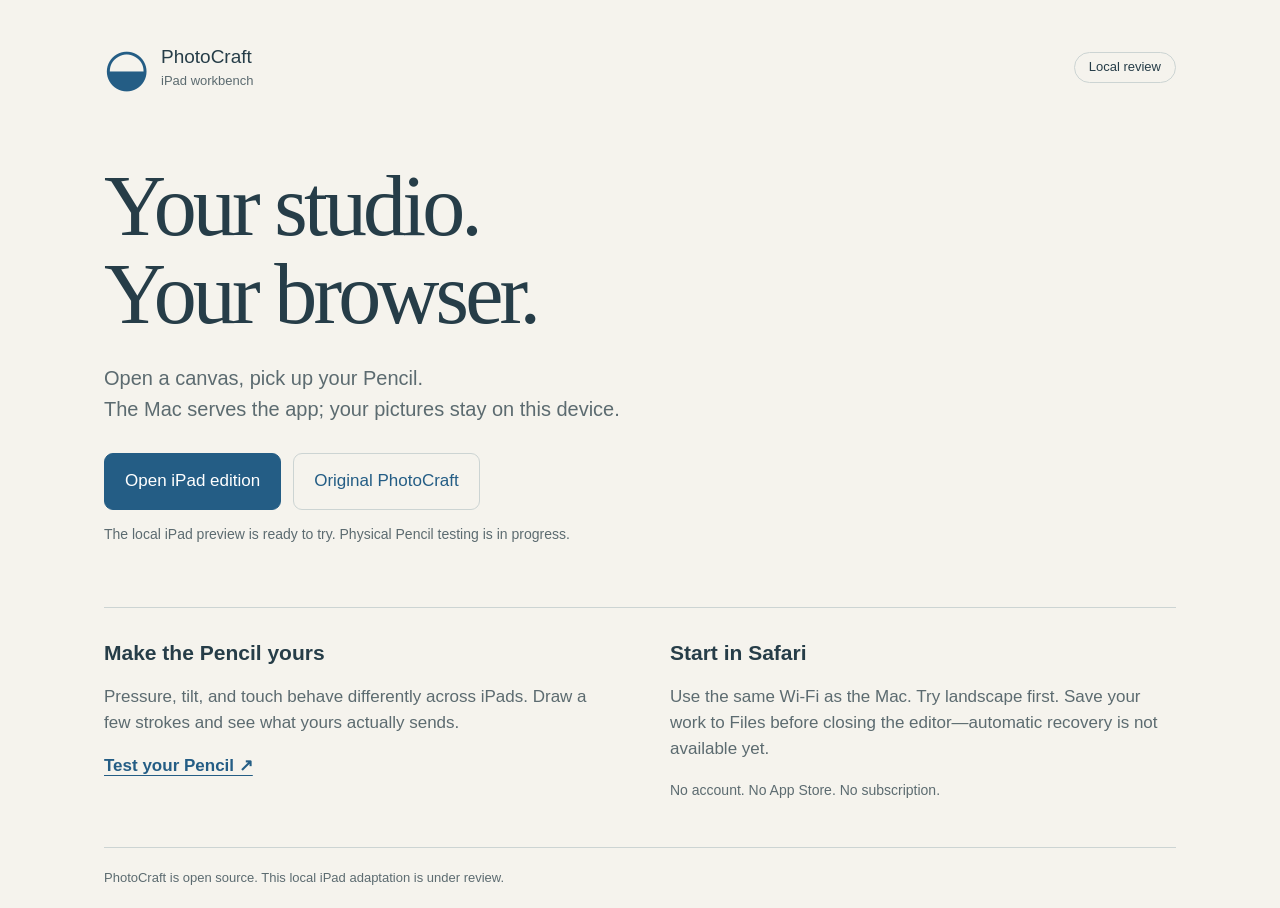
==== public/index.html @ 2225895c "Add scoped LAN workbench and Pencil diagnostics" ====
<!doctype html>
<html lang="en"><head><meta charset="utf-8"><meta name="viewport" content="width=device-width,initial-scale=1,viewport-fit=cover">
<title>PhotoCraft · iPad workbench</title><link rel="stylesheet" href="workbench.css"></head>
<body><main>
<header><span class="mark" aria-hidden="true">◒</span><span>PhotoCraft<br><small>iPad workbench</small></span><span class="review">Local review</span></header>
<section class="intro"><h1>Your studio.<br>Your browser.</h1><p>Open a canvas, pick up your Pencil.<br>The Mac serves the app; your pictures stay on this device.</p>
<div class="actions"><a class="primary" href="ipad/?ipad&amp;webgl">Open iPad edition</a><a href="editor/photocraft-web-0.3.0/?webgl">Original PhotoCraft</a></div>
<p class="note" id="build-status">The local iPad preview is ready to try. Physical Pencil testing is in progress.</p></section>
<section class="lower"><div><h2>Make the Pencil yours</h2><p>Pressure, tilt, and touch behave differently across iPads. Draw a few strokes and see what yours actually sends.</p><a class="text-link" href="pencil.html">Test your Pencil ↗</a></div>
<div><h2>Start in Safari</h2><p>Use the same Wi-Fi as the Mac. Try landscape first. Save your work to Files before closing the editor—automatic recovery is not available yet.</p><p class="note">No account. No App Store. No subscription.</p></div></section>
<footer>PhotoCraft is open source. This local iPad adaptation is under review.</footer>
</main></body></html>
---- public/workbench.css ----
:root{color-scheme:light;--paper:#f5f3ed;--ink:#263d48;--muted:#5c6b70;--line:#ccd4d3;--blue:#245d85;--white:#fff;--wash:#e5ecea;font:17px/1.55 ui-sans-serif,-apple-system,BlinkMacSystemFont,"Segoe UI",sans-serif;color:var(--ink);background:var(--paper)}
*{box-sizing:border-box}body{margin:0}main{max-width:1120px;margin:auto;padding:38px max(24px,env(safe-area-inset-left)) 20px}header{display:flex;align-items:center;gap:12px;font-size:19px;line-height:1.15}header small{font-size:13px;color:var(--muted)}.mark{font-size:52px;color:var(--blue)}.review{margin-left:auto;font-size:13px;border:1px solid var(--line);padding:7px 14px;border-radius:20px}.intro{padding:65px 0 48px;max-width:860px}h1{font-family:ui-serif,Georgia,serif;font-weight:500;letter-spacing:-.045em;font-size:clamp(46px,7.2vw,86px);line-height:1.02;margin:0 0 25px}h2{font-size:21px;line-height:1.25;margin:0 0 12px}p{max-width:580px;color:var(--muted)}.intro>p{font-size:20px}.actions{display:flex;gap:12px;flex-wrap:wrap;margin-top:28px}a,button{color:var(--blue)}.actions a,button{border:1px solid var(--line);border-radius:9px;padding:14px 20px;text-decoration:none;font:inherit;cursor:pointer;background:transparent;min-height:48px}.actions .primary,button.primary{background:var(--blue);border-color:var(--blue);color:white}.note,.intro>.note{font-size:14px;color:var(--muted)}.lower{border-top:1px solid var(--line);display:grid;grid-template-columns:1fr 1fr;gap:60px;padding:32px 0}.text-link{font-weight:600;text-underline-offset:4px}footer{border-top:1px solid var(--line);padding-top:20px;font-size:13px;color:var(--muted)}a:focus-visible,button:focus-visible{outline:3px solid var(--blue);outline-offset:4px}.test-title{font-size:42px;margin-top:35px}.readings{display:flex;gap:25px;flex-wrap:wrap;padding:20px 0}.readings strong{display:block;font-size:25px;color:var(--ink)}.readings span{font-size:13px;color:var(--muted)}#pad{width:100%;height:360px;background:var(--white);border:1px solid var(--line);border-radius:12px;touch-action:none;display:block}.pad-actions{display:flex;gap:12px;margin:16px 0}.back{margin-left:auto;font-size:15px}pre{font-size:12px;white-space:pre-wrap;word-break:break-word;background:var(--wash);padding:18px;border-radius:8px}@media(max-width:650px){.intro{padding-top:45px}.lower{grid-template-columns:1fr;gap:24px}.review{display:none}.readings{gap:18px}.readings strong{font-size:20px}.actions a{width:100%;text-align:center}}
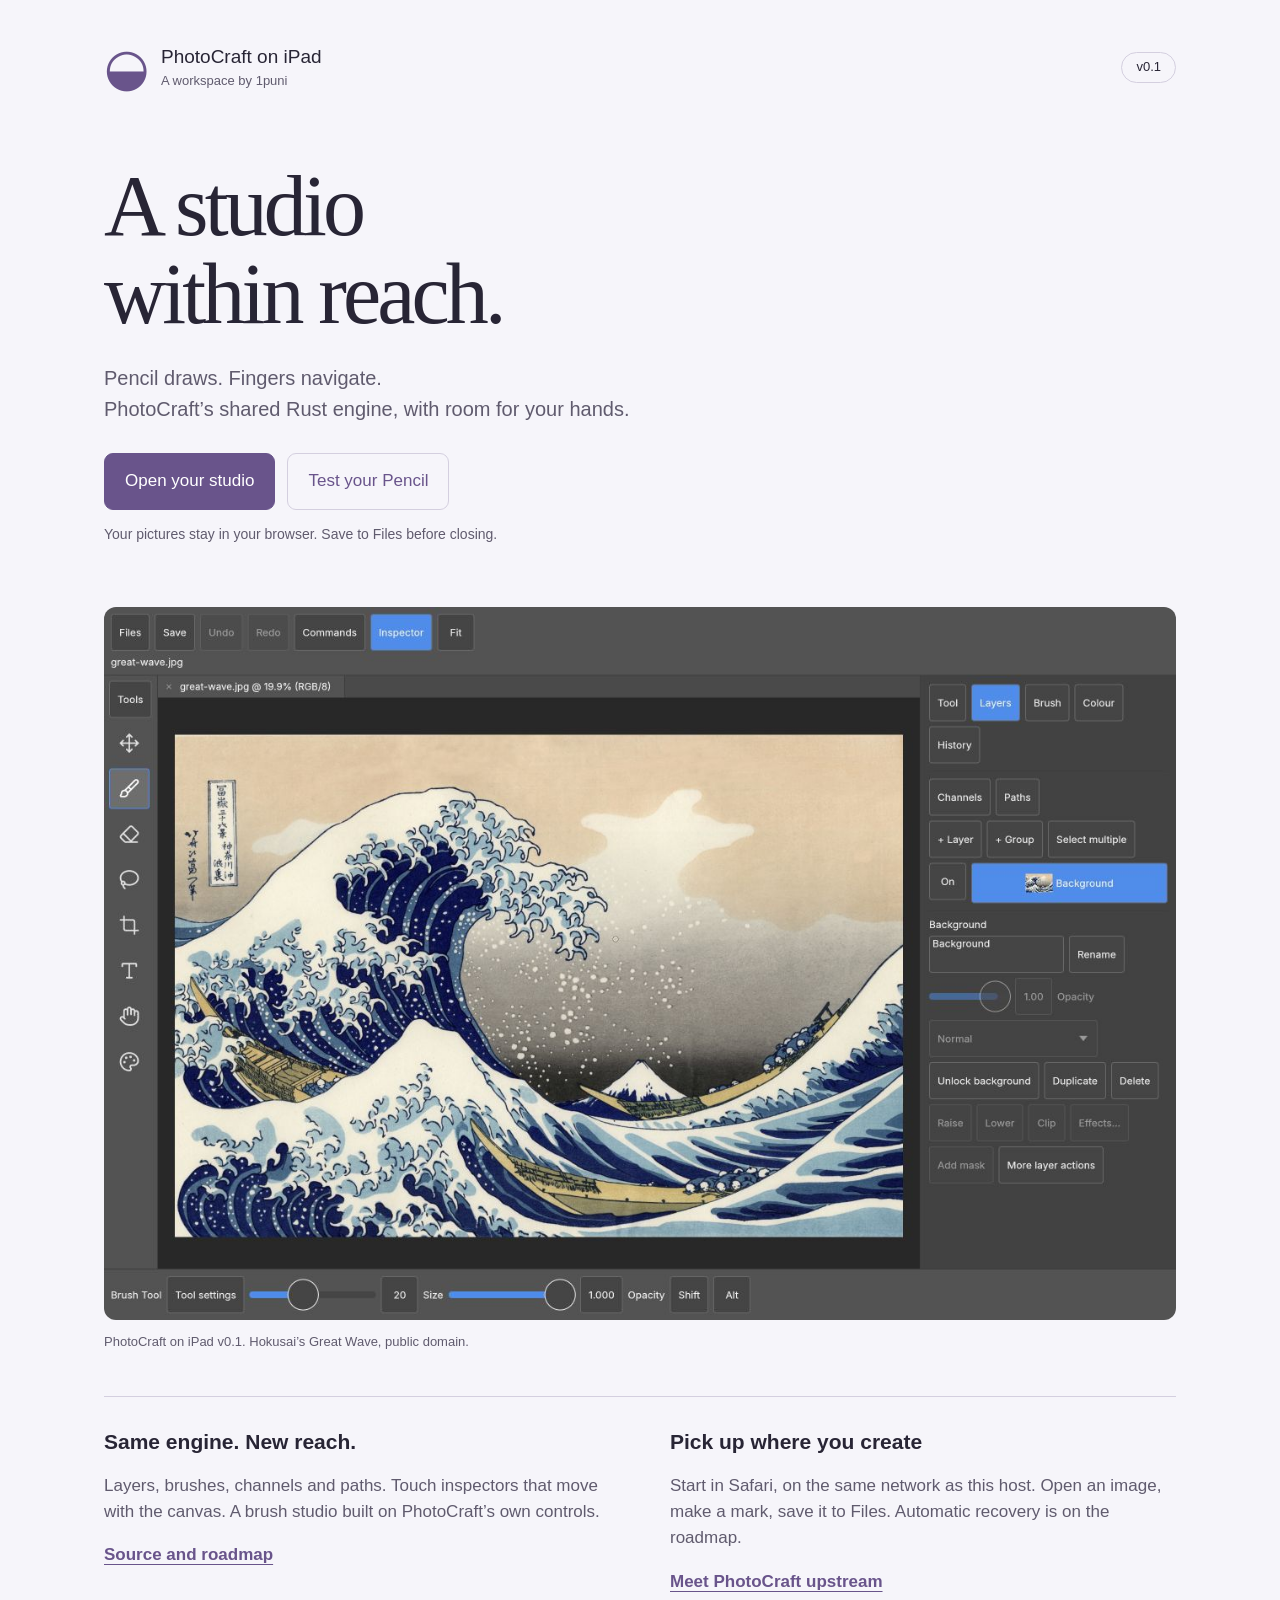
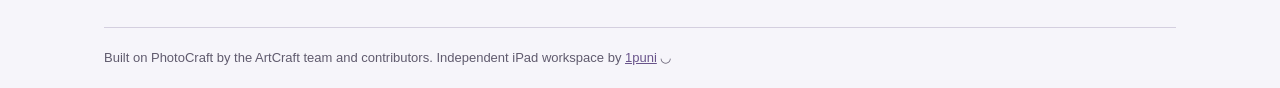
==== commit 5f2af2be: "Prepare v0.1 iPad workspace for open-source review" ====
--- a/public/index.html
+++ b/public/index.html
@@ -1,12 +1,13 @@
 <!doctype html>
 <html lang="en"><head><meta charset="utf-8"><meta name="viewport" content="width=device-width,initial-scale=1,viewport-fit=cover">
-<title>PhotoCraft · iPad workbench</title><link rel="stylesheet" href="workbench.css"></head>
+<title>PhotoCraft on iPad · 1puni</title><link rel="stylesheet" href="workbench.css"></head>
 <body><main>
-<header><span class="mark" aria-hidden="true">◒</span><span>PhotoCraft<br><small>iPad workbench</small></span><span class="review">Local review</span></header>
-<section class="intro"><h1>Your studio.<br>Your browser.</h1><p>Open a canvas, pick up your Pencil.<br>The Mac serves the app; your pictures stay on this device.</p>
-<div class="actions"><a class="primary" href="ipad/?ipad&amp;webgl">Open iPad edition</a><a href="editor/photocraft-web-0.3.0/?webgl">Original PhotoCraft</a></div>
-<p class="note" id="build-status">The local iPad preview is ready to try. Physical Pencil testing is in progress.</p></section>
-<section class="lower"><div><h2>Make the Pencil yours</h2><p>Pressure, tilt, and touch behave differently across iPads. Draw a few strokes and see what yours actually sends.</p><a class="text-link" href="pencil.html">Test your Pencil ↗</a></div>
-<div><h2>Start in Safari</h2><p>Use the same Wi-Fi as the Mac. Try landscape first. Save your work to Files before closing the editor—automatic recovery is not available yet.</p><p class="note">No account. No App Store. No subscription.</p></div></section>
-<footer>PhotoCraft is open source. This local iPad adaptation is under review.</footer>
+<header><span class="mark" aria-hidden="true">◒</span><span>PhotoCraft on iPad<br><small>A workspace by 1puni</small></span><span class="review">v0.1</span></header>
+<section class="intro"><h1>A studio<br>within reach.</h1><p>Pencil draws. Fingers navigate.<br>PhotoCraft’s shared Rust engine, with room for your hands.</p>
+<div class="actions"><a class="primary" href="ipad/?webgl">Open your studio</a><a href="pencil.html">Test your Pencil</a></div>
+<p class="note">Your pictures stay in your browser. Save to Files before closing.</p></section>
+<figure class="workspace"><img src="images/workspace.jpg" alt="The touch workspace editing Hokusai’s Great Wave, with a tool rail and layer inspector"><figcaption>PhotoCraft on iPad v0.1. Hokusai’s Great Wave, public domain.</figcaption></figure>
+<section class="lower"><div><h2>Same engine. New reach.</h2><p>Layers, brushes, channels and paths. Touch inspectors that move with the canvas. A brush studio built on PhotoCraft’s own controls.</p><a class="text-link" href="https://github.com/1puni/photocraft-ipad">Source and roadmap</a></div>
+<div><h2>Pick up where you create</h2><p>Start in Safari, on the same network as this host. Open an image, make a mark, save it to Files. Automatic recovery is on the roadmap.</p><a class="text-link" href="https://github.com/storytold/photocraft">Meet PhotoCraft upstream</a></div></section>
+<footer>Built on PhotoCraft by the ArtCraft team and contributors. Independent iPad workspace by <a href="https://1puni.com">1puni</a> ◡</footer>
 </main></body></html>
--- a/public/workbench.css
+++ b/public/workbench.css
@@ -1,2 +1,4 @@
-:root{color-scheme:light;--paper:#f5f3ed;--ink:#263d48;--muted:#5c6b70;--line:#ccd4d3;--blue:#245d85;--white:#fff;--wash:#e5ecea;font:17px/1.55 ui-sans-serif,-apple-system,BlinkMacSystemFont,"Segoe UI",sans-serif;color:var(--ink);background:var(--paper)}
+:root{color-scheme:light;--paper:#f6f5fa;--ink:#282535;--muted:#605b6e;--line:#d4cfdf;--blue:#69548b;--white:#fff;--wash:#e8e5f2;font:17px/1.55 ui-sans-serif,-apple-system,BlinkMacSystemFont,"Segoe UI",sans-serif;color:var(--ink);background:var(--paper)}
 *{box-sizing:border-box}body{margin:0}main{max-width:1120px;margin:auto;padding:38px max(24px,env(safe-area-inset-left)) 20px}header{display:flex;align-items:center;gap:12px;font-size:19px;line-height:1.15}header small{font-size:13px;color:var(--muted)}.mark{font-size:52px;color:var(--blue)}.review{margin-left:auto;font-size:13px;border:1px solid var(--line);padding:7px 14px;border-radius:20px}.intro{padding:65px 0 48px;max-width:860px}h1{font-family:ui-serif,Georgia,serif;font-weight:500;letter-spacing:-.045em;font-size:clamp(46px,7.2vw,86px);line-height:1.02;margin:0 0 25px}h2{font-size:21px;line-height:1.25;margin:0 0 12px}p{max-width:580px;color:var(--muted)}.intro>p{font-size:20px}.actions{display:flex;gap:12px;flex-wrap:wrap;margin-top:28px}a,button{color:var(--blue)}.actions a,button{border:1px solid var(--line);border-radius:9px;padding:14px 20px;text-decoration:none;font:inherit;cursor:pointer;background:transparent;min-height:48px}.actions .primary,button.primary{background:var(--blue);border-color:var(--blue);color:white}.note,.intro>.note{font-size:14px;color:var(--muted)}.lower{border-top:1px solid var(--line);display:grid;grid-template-columns:1fr 1fr;gap:60px;padding:32px 0}.text-link{font-weight:600;text-underline-offset:4px}footer{border-top:1px solid var(--line);padding-top:20px;font-size:13px;color:var(--muted)}a:focus-visible,button:focus-visible{outline:3px solid var(--blue);outline-offset:4px}.test-title{font-size:42px;margin-top:35px}.readings{display:flex;gap:25px;flex-wrap:wrap;padding:20px 0}.readings strong{display:block;font-size:25px;color:var(--ink)}.readings span{font-size:13px;color:var(--muted)}#pad{width:100%;height:360px;background:var(--white);border:1px solid var(--line);border-radius:12px;touch-action:none;display:block}.pad-actions{display:flex;gap:12px;margin:16px 0}.back{margin-left:auto;font-size:15px}pre{font-size:12px;white-space:pre-wrap;word-break:break-word;background:var(--wash);padding:18px;border-radius:8px}@media(max-width:650px){.intro{padding-top:45px}.lower{grid-template-columns:1fr;gap:24px}.review{display:none}.readings{gap:18px}.readings strong{font-size:20px}.actions a{width:100%;text-align:center}}
+
+.workspace{margin:0 0 44px}.workspace img{display:block;width:100%;border-radius:12px}.workspace figcaption{font-size:13px;color:var(--muted);margin-top:12px}a{touch-action:manipulation}
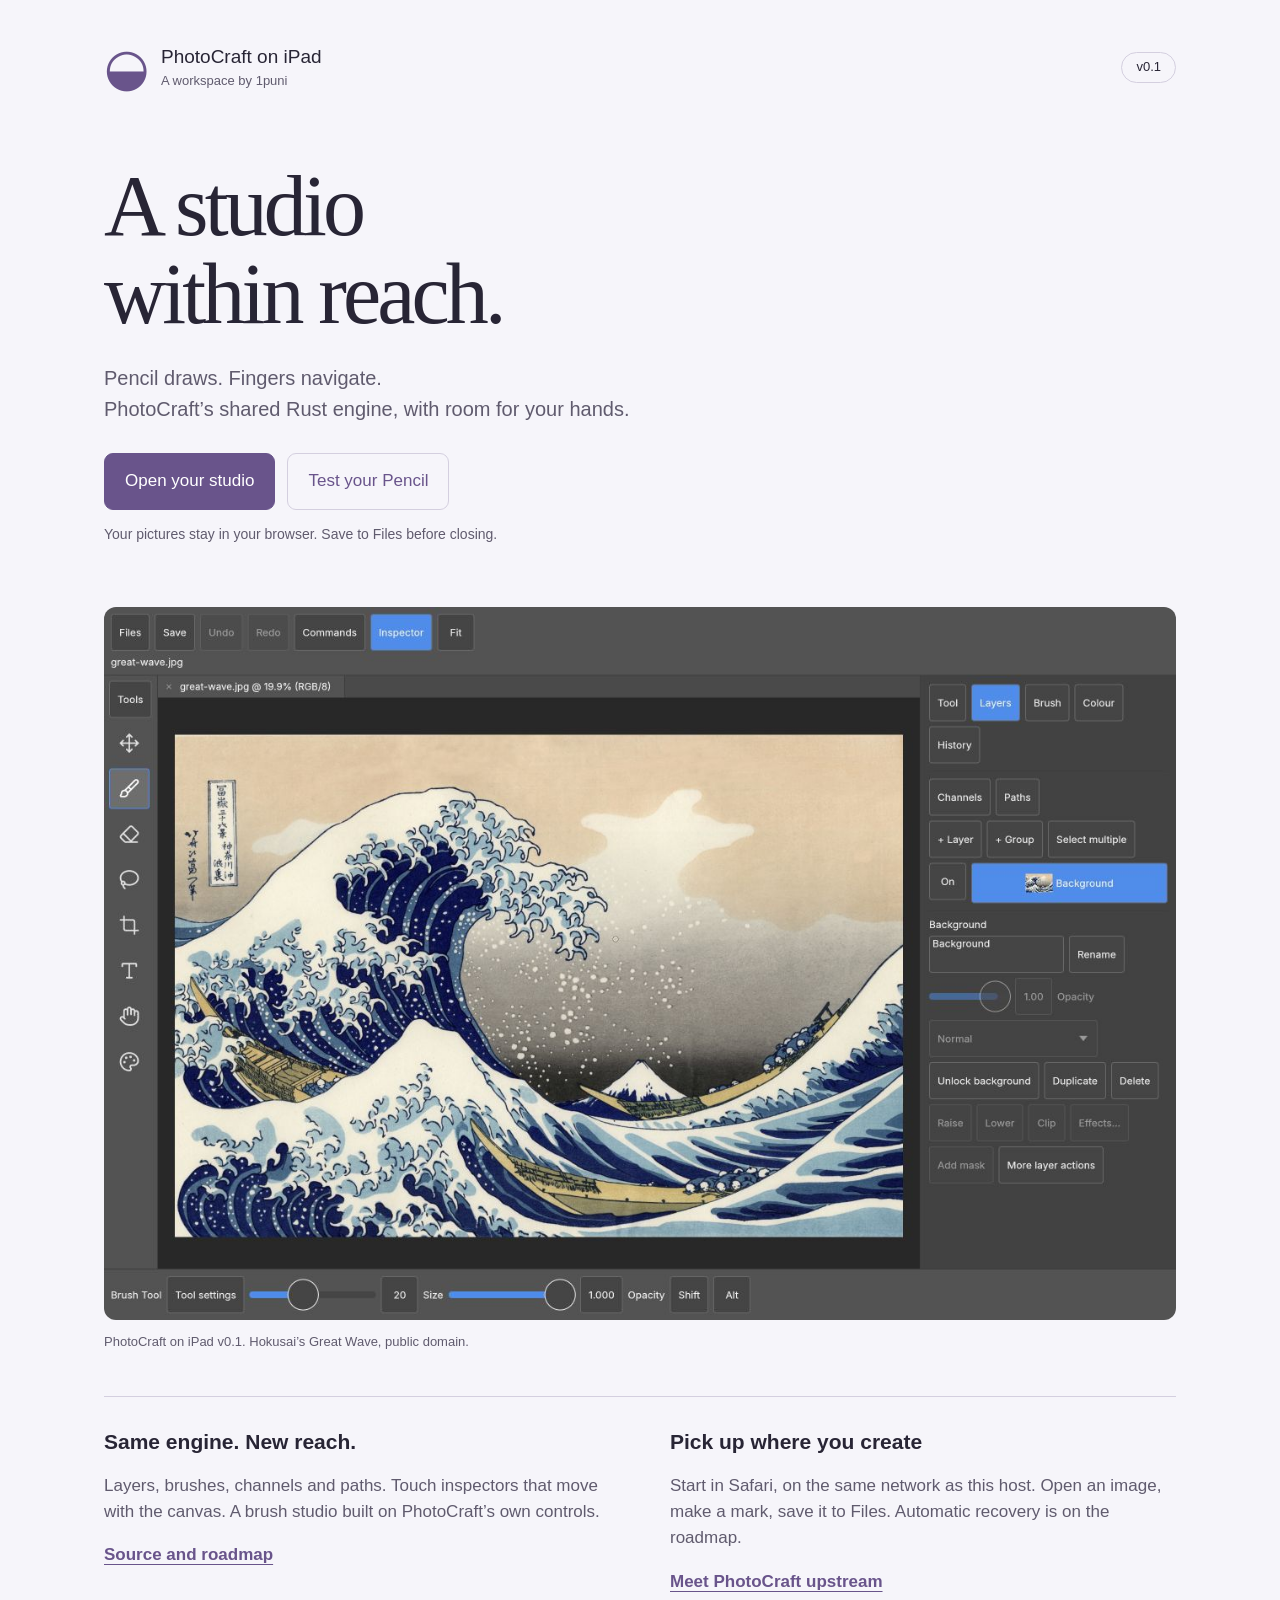
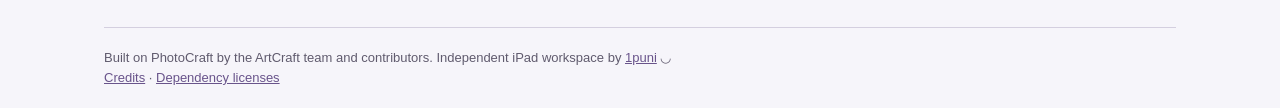
==== commit bc5d270d: "Audit licensing and bundle complete distribution notices" ====
--- a/public/index.html
+++ b/public/index.html
@@ -9,5 +9,5 @@
 <figure class="workspace"><img src="images/workspace.jpg" alt="The touch workspace editing Hokusai’s Great Wave, with a tool rail and layer inspector"><figcaption>PhotoCraft on iPad v0.1. Hokusai’s Great Wave, public domain.</figcaption></figure>
 <section class="lower"><div><h2>Same engine. New reach.</h2><p>Layers, brushes, channels and paths. Touch inspectors that move with the canvas. A brush studio built on PhotoCraft’s own controls.</p><a class="text-link" href="https://github.com/1puni/photocraft-ipad">Source and roadmap</a></div>
 <div><h2>Pick up where you create</h2><p>Start in Safari, on the same network as this host. Open an image, make a mark, save it to Files. Automatic recovery is on the roadmap.</p><a class="text-link" href="https://github.com/storytold/photocraft">Meet PhotoCraft upstream</a></div></section>
-<footer>Built on PhotoCraft by the ArtCraft team and contributors. Independent iPad workspace by <a href="https://1puni.com">1puni</a> ◡</footer>
+<footer>Built on PhotoCraft by the ArtCraft team and contributors. Independent iPad workspace by <a href="https://1puni.com">1puni</a> ◡<br><a href="ipad/NOTICE">Credits</a> · <a href="ipad/dependency-licenses.html">Dependency licenses</a></footer>
 </main></body></html>
